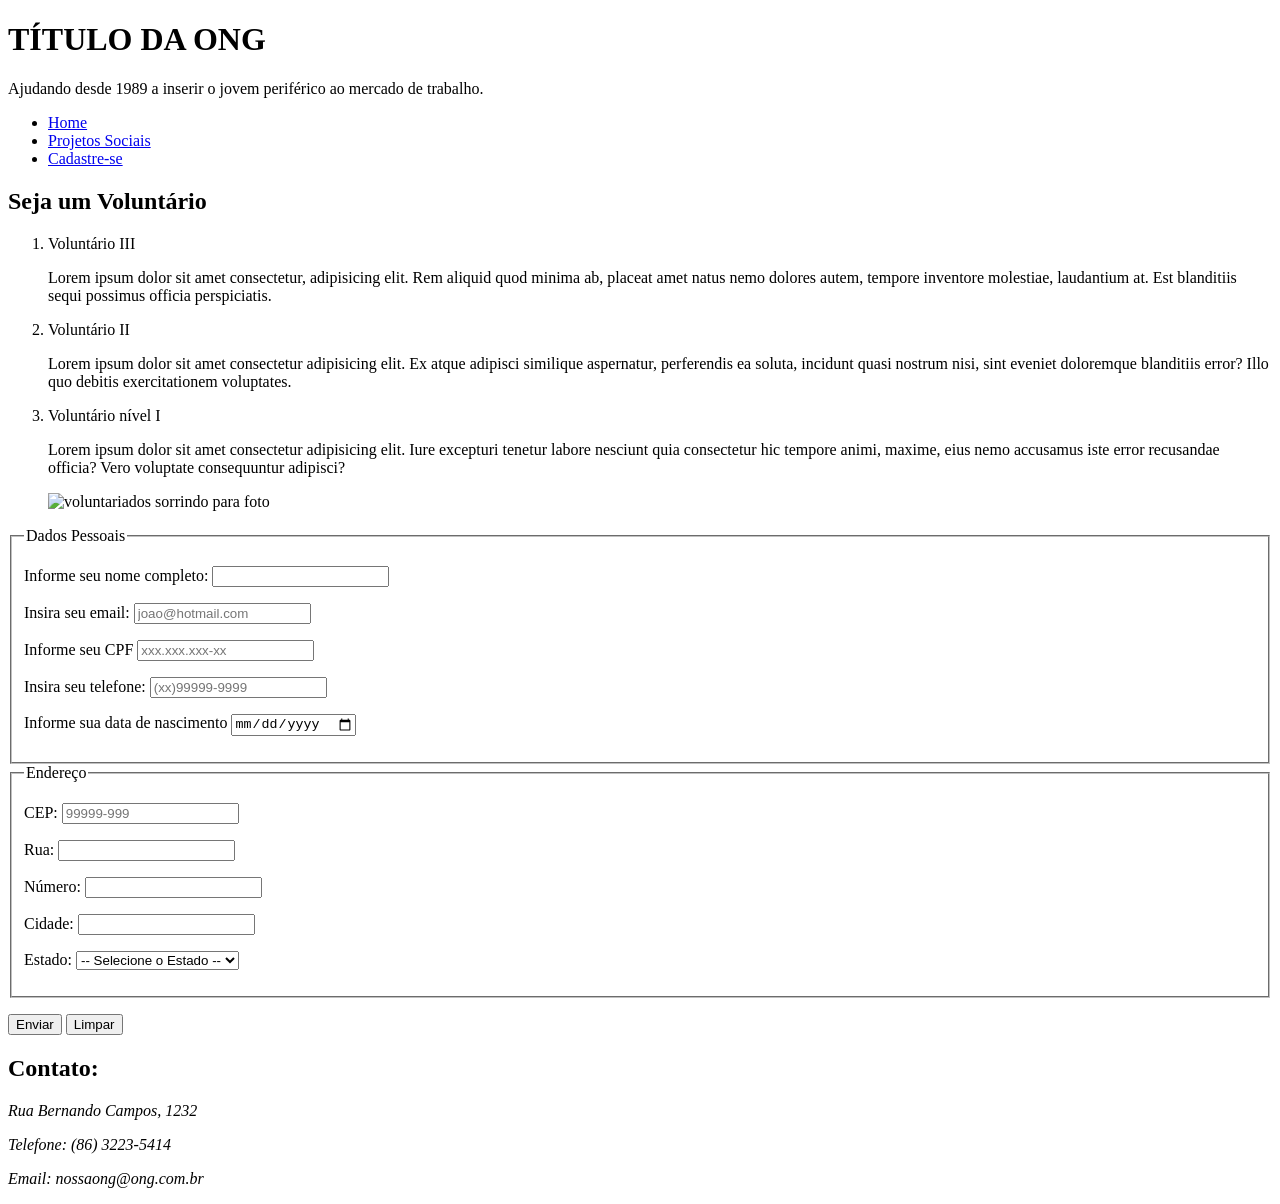
==== cadastro.html @ ece0c875 "esqueleto HTML de cadastro" ====
<!DOCTYPE html>
<html lang="Pt-br">

<head>
    <meta charset="UTF-8">
    <meta name="viewport" content="width=device-width, initial-scale=1.0">
    <title>CADASTRE-SE</title>
    <link rel="shortcut icon" href="favicon/favicon.ico" type="image/x-icon">
</head>

<body>
    <header>
        <H1>TÍTULO DA ONG</H1>
        <p>Ajudando desde 1989 a inserir o jovem periférico ao mercado de trabalho.</p>
        <nav>
            <ul>
                <li><a href="index.html" target="_self">Home</a></li>
                <li><a href="projetos-sociais.html" target="_self">Projetos Sociais</a></li>
                <li><a href="cadastro.html" target="_self">Cadastre-se</a></li>
            </ul>
        </nav>
    </header>
    <main>
        <h2>Seja um Voluntário</h2>
        <!--imagem grande convidando-->
        <ol>
            <li>Voluntário III</li>
            <p>Lorem ipsum dolor sit amet consectetur, adipisicing elit. Rem aliquid quod minima ab, placeat amet
                natus nemo dolores autem, tempore inventore molestiae, laudantium at. Est blanditiis sequi possimus
                officia perspiciatis.</p>
            <li>Voluntário II</li>
            <p>Lorem ipsum dolor sit amet consectetur adipisicing elit. Ex atque adipisci similique aspernatur,
                perferendis ea soluta, incidunt quasi nostrum nisi, sint eveniet doloremque blanditiis error? Illo
                quo debitis exercitationem voluptates.</p>
            <li>Voluntário nível I</li>
            <p>Lorem ipsum dolor sit amet consectetur adipisicing elit. Iure excepturi tenetur labore nesciunt quia
                consectetur hic tempore animi, maxime, eius nemo accusamus iste error recusandae officia? Vero
                voluptate consequuntur adipisci?</p>

        </ol>
        <figure>

            <img src="imagens/voluntariado.cadastro.jpg" alt="voluntariados sorrindo para foto"
                style="max-width: 30%; height: auto;">
        </figure>
        <!--imagem a ser alterada-->
        <form action="" autocomplete="on">


            <fieldset>
                <legend>Dados Pessoais</legend>
                <p>
                    <label for="dado">Informe seu nome completo:</label>
                    <input type="text" name="dado" id="nome" required autocomplete="on" />
                </p>
                <p>
                    <label for="email">Insira seu email:</label>
                    <input type="email" name="dado" id="email" required autocomplete="on"
                        placeholder="joao@hotmail.com" />
                </p>
                <p>
                    <label for="CPF">Informe seu CPF</label>
                    <input type="text" name="dado" id="CPF" required autocomplete="off" inputmode="numeric"
                        placeholder="xxx.xxx.xxx-xx" pattern="^\d{3}.\d{3}\.\d{3}-\d{2}$" />
                </p>
                <p>
                    <label for="tel">Insira seu telefone:</label>
                    <input type="tel" name="tel" id="tel" required autocomplete="on" placeholder="(xx)99999-9999"
                        pattern="^\(\d{2}\)\d{4,5}-\d{4}$">
                </p>
                <p>
                    <label for="nasc">Informe sua data de nascimento</label>
                    <input type="date" name="date" id="nasc" required>
                </p>

            </fieldset>
            <fieldset>
                <legend>Endereço</legend>

                <p>
                    <label for="cep">CEP:</label>
                    <input type="text" name="cep" id="cep" required placeholder="99999-999" pattern="\d{8}"
                        inputmode="numeric">
                </p>

                <p>
                    <label for="rua">Rua:</label>
                    <input type="text" name="rua" id="rua" required>
                </p>

                <p>
                    <label for="numero">Número:</label>
                    <input type="number" name="numero" id="numero" required min="1">
                </p>

                <p>
                    <label for="cidade">Cidade:</label>
                    <input type="text" name="cidade" id="cidade" required>
                </p>

                <p>
                    <label for="estado">Estado:</label>
                    <select name="estado" id="estado" required>

                        <option value="">-- Selecione o Estado --</option>
                        <option value="AC">Acre</option>
                        <option value="AL">Alagoas</option>
                        <option value="AP">Amapá</option>
                        <option value="AM">Amazonas</option>
                        <option value="BA">Bahia</option>
                        <option value="CE">Ceará</option>
                        <option value="DF">Distrito Federal</option>
                        <option value="ES">Espírito Santo</option>
                        <option value="GO">Goiás</option>
                        <option value="MA">Maranhão</option>
                        <option value="MT">Mato Grosso</option>
                        <option value="MS">Mato Grosso do Sul</option>
                        <option value="MG">Minas Gerais</option>
                        <option value="PA">Pará</option>
                        <option value="PB">Paraíba</option>
                        <option value="PR">Paraná</option>
                        <option value="PE">Pernambuco</option>
                        <option value="PI">Piauí</option>
                        <option value="RJ">Rio de Janeiro</option>
                        <option value="RN">Rio Grande do Norte</option>
                        <option value="RS">Rio Grande do Sul</option>
                        <option value="RO">Rondônia</option>
                        <option value="RR">Roraima</option>
                        <option value="SC">Santa Catarina</option>
                        <option value="SP">São Paulo</option>
                        <option value="SE">Sergipe</option>
                        <option value="TO">Tocantins</option>


                    </select>
                </p>

            </fieldset>
            <p>
                <input type="submit" value="Enviar">
                <input type="reset" value="Limpar">
            </p>
        </form>

    </main>
    <footer>
        <h2>Contato:</h2>
        <address>
            <p>Rua Bernando Campos, 1232</p>
            <p>Telefone: (86) 3223-5414</p>
            <p>Email: nossaong@ong.com.br</p>
        </address>
    </footer>
</body>

</html>
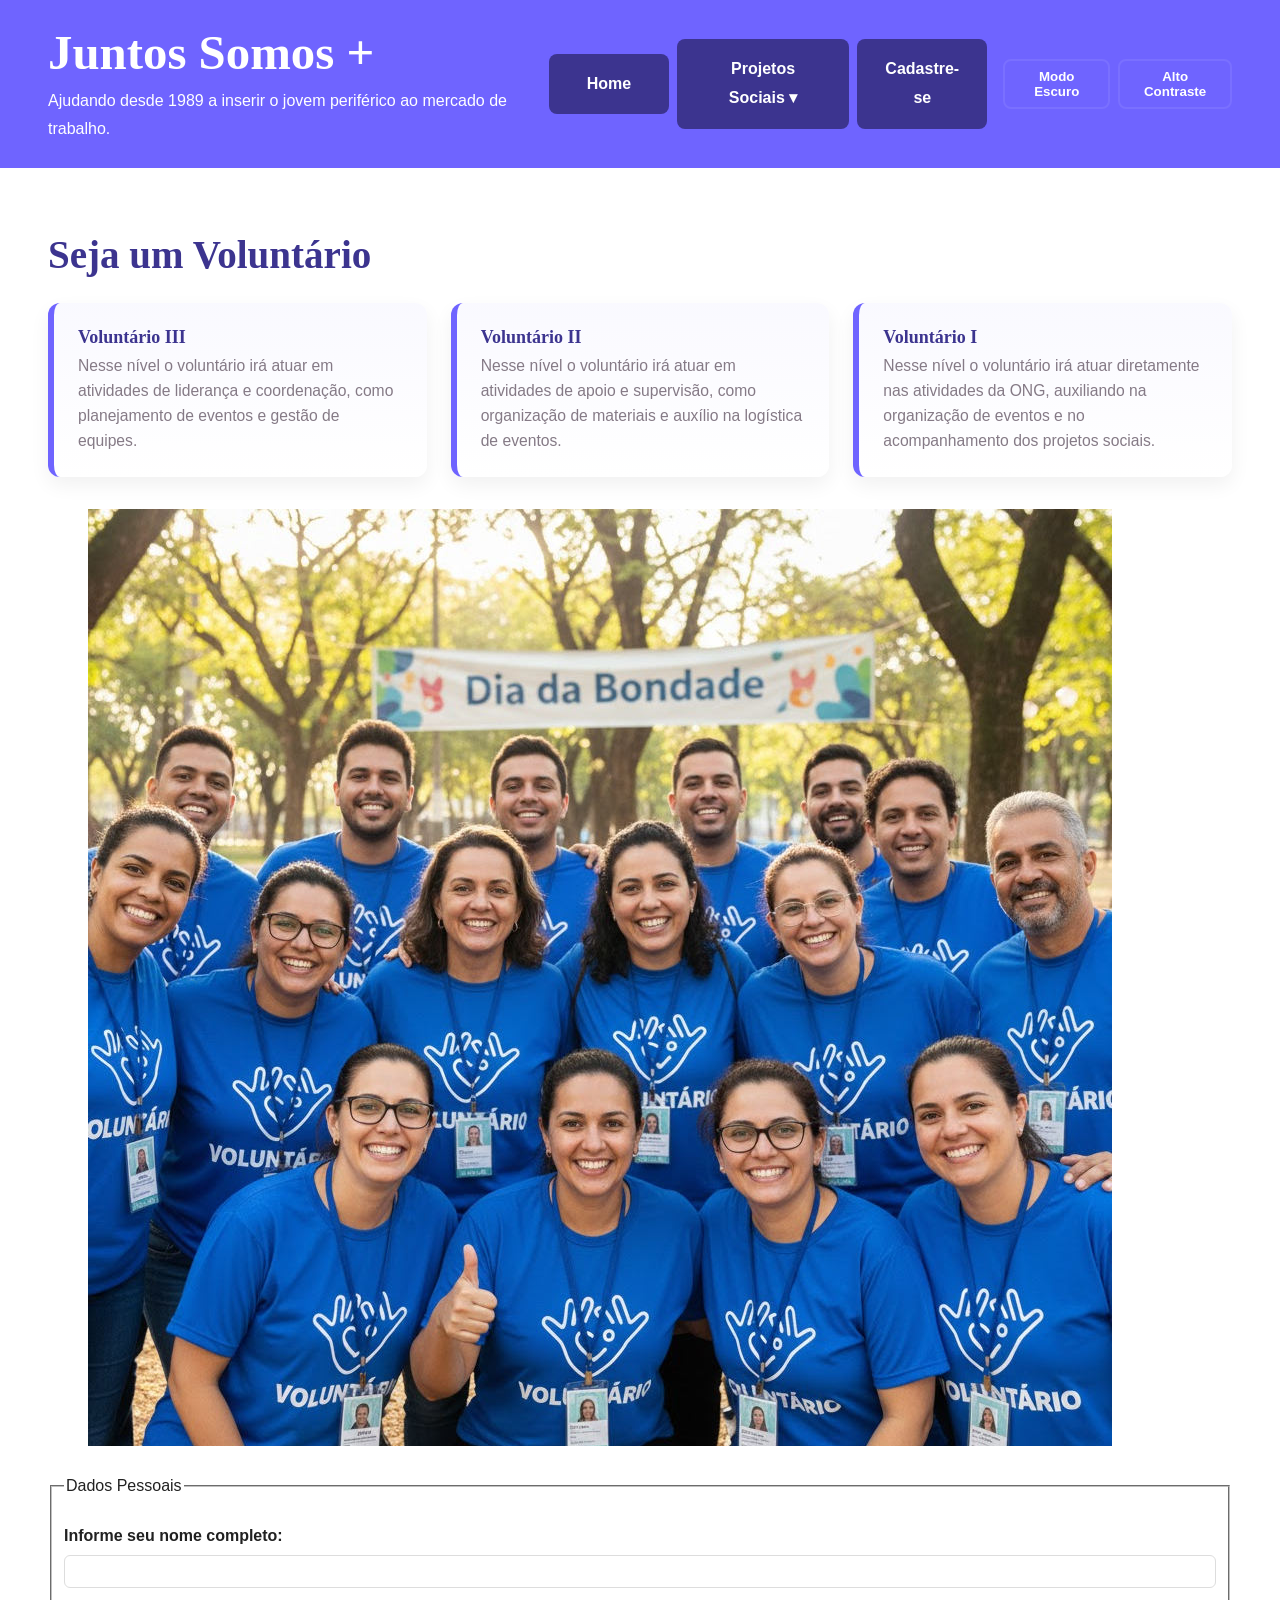
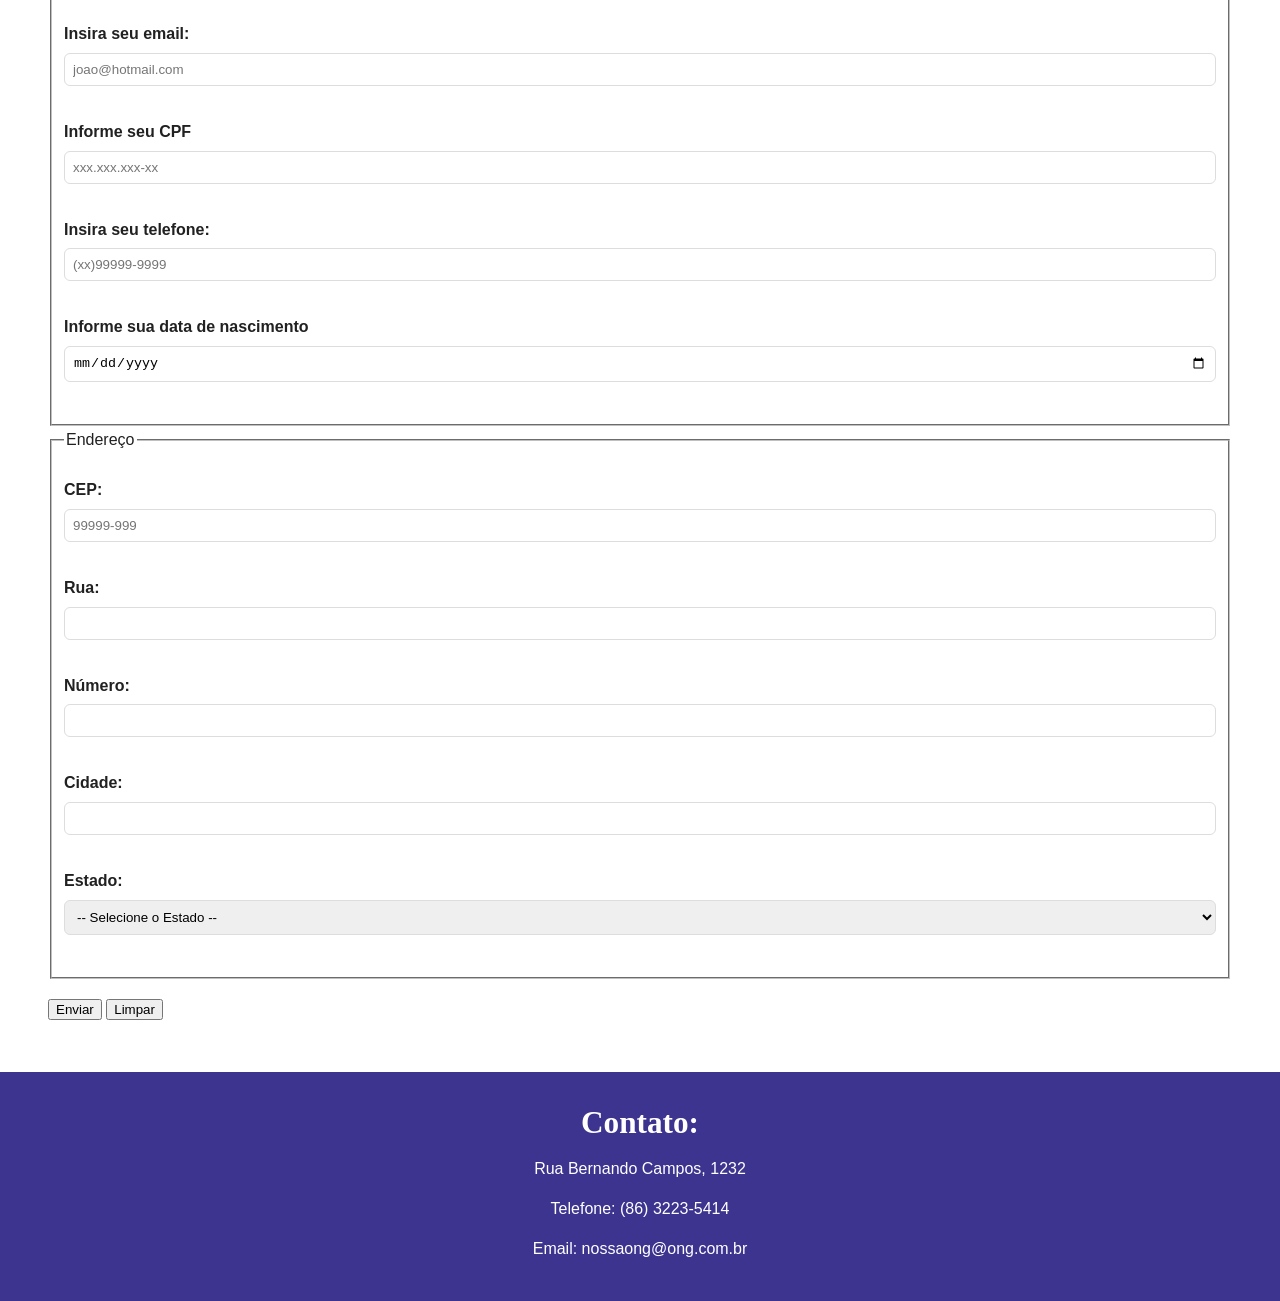
==== commit 9b4b12eb: "fix: corrigindo esqueleto das páginas HTML e adicionando/retirando imagens" ====
--- a/cadastro.html
+++ b/cadastro.html
@@ -6,42 +6,58 @@
     <meta name="viewport" content="width=device-width, initial-scale=1.0">
     <title>CADASTRE-SE</title>
     <link rel="shortcut icon" href="favicon/favicon.ico" type="image/x-icon">
+    <link rel="stylesheet" href="style.css">
 </head>
 
 <body>
     <header>
-        <H1>TÍTULO DA ONG</H1>
-        <p>Ajudando desde 1989 a inserir o jovem periférico ao mercado de trabalho.</p>
-        <nav>
-            <ul>
-                <li><a href="index.html" target="_self">Home</a></li>
-                <li><a href="projetos-sociais.html" target="_self">Projetos Sociais</a></li>
-                <li><a href="cadastro.html" target="_self">Cadastre-se</a></li>
-            </ul>
-        </nav>
+        <div class="container">
+            <div class="branding">
+                <h1>Juntos Somos +</h1>
+                <p>Ajudando desde 1989 a inserir o jovem periférico ao mercado de trabalho.</p>
+            </div>
+
+            <div class="header-actions">
+                <button class="nav-toggle" aria-controls="main-nav" aria-expanded="false" aria-label="Abrir menu">
+                    ☰
+                </button>
+
+                <nav id="main-nav" class="main-nav" role="navigation">
+                    <ul>
+                        <li><a href="index.html" target="_self">Home</a></li>
+                        <li class="has-submenu" aria-haspopup="true" aria-expanded="false">
+                            <a href="projetos-sociais.html" target="_self">Projetos Sociais ▾</a>
+                            <ul class="submenu" aria-label="submenu projetos">
+                                <li><a href="#">Inclusão Digital</a></li>
+                                <li><a href="#">Cursos Profissionalizantes</a></li>
+                                <li><a href="#">Transparência</a></li>
+                            </ul>
+                        </li>
+                        <li><a href="cadastro.html" target="_self">Cadastre-se</a></li>
+                    </ul>
+                </nav>
+            </div>
+        </div>
     </header>
-    <main>
+    <main class="container">
         <h2>Seja um Voluntário</h2>
-        <!--imagem grande convidando-->
-        <ol>
-            <li>Voluntário III</li>
-            <p>Lorem ipsum dolor sit amet consectetur, adipisicing elit. Rem aliquid quod minima ab, placeat amet
-                natus nemo dolores autem, tempore inventore molestiae, laudantium at. Est blanditiis sequi possimus
-                officia perspiciatis.</p>
-            <li>Voluntário II</li>
-            <p>Lorem ipsum dolor sit amet consectetur adipisicing elit. Ex atque adipisci similique aspernatur,
-                perferendis ea soluta, incidunt quasi nostrum nisi, sint eveniet doloremque blanditiis error? Illo
-                quo debitis exercitationem voluptates.</p>
-            <li>Voluntário nível I</li>
-            <p>Lorem ipsum dolor sit amet consectetur adipisicing elit. Iure excepturi tenetur labore nesciunt quia
-                consectetur hic tempore animi, maxime, eius nemo accusamus iste error recusandae officia? Vero
-                voluptate consequuntur adipisci?</p>
-
+        <ol class="volunteer-list">
+            <li class="vol-level" aria-labelledby="vol-iii">
+                <h3 id="vol-iii">Voluntário III</h3>
+                <p class="vol-desc">Nesse nível o voluntário irá atuar em atividades de liderança e coordenação, como planejamento de eventos e gestão de equipes.</p>
+            </li>
+            <li class="vol-level" aria-labelledby="vol-ii">
+                <h3 id="vol-ii">Voluntário II</h3>
+                <p class="vol-desc">Nesse nível o voluntário irá atuar em atividades de apoio e supervisão, como organização de materiais e auxílio na logística de eventos.</p>
+            </li>
+            <li class="vol-level" aria-labelledby="vol-i">
+                <h3 id="vol-i">Voluntário I</h3>
+                <p class="vol-desc">Nesse nível o voluntário irá atuar diretamente nas atividades da ONG, auxiliando na organização de eventos e no acompanhamento dos projetos sociais.</p>
+            </li>
         </ol>
         <figure>
 
-            <img src="imagens/voluntariado.cadastro.jpg" alt="voluntariados sorrindo para foto"
-                style="max-width: 30%; height: auto;">
+            <img src="imagens/voluntariado.cadastro.jpg" alt="voluntariados sorrindo para foto" loading="lazy">
         </figure>
         <!--imagem a ser alterada-->
         <form action="" autocomplete="on">
@@ -151,6 +167,7 @@
             <p>Email: nossaong@ong.com.br</p>
         </address>
     </footer>
+    <script src="scripts/main.js" defer></script>
 </body>
 
 </html>
--- a/style.css
+++ b/style.css
@@ -0,0 +1,910 @@
+@charset "UTF-8";
+
+:root {
+    /* --- PALETA DE CORES (9 Cores + Status) --- */
+
+    /* Primárias (Azul/Roxo: #6F64FF) */
+    --color-primary-dark: #3c348f;
+    /* Tom mais escuro */
+    --color-primary-base: #6F64FF;
+    /* Cor principal */
+    --color-primary-light: #a39eff;
+    /* Tom mais claro */
+
+    /* Secundárias (Verde Limão: #66FF4F) */
+    --color-secondary-dark: #3a822d;
+    /* Tom mais escuro */
+    --color-secondary-base: #66FF4F;
+    /* Cor de acento */
+    --color-secondary-light: #9aff7a;
+    /* Tom mais claro */
+
+    /* Neutras */
+    --color-neutral-dark: #212121;
+    --color-neutral-base: #857A86;
+    /* Verde Musgo */
+    --color-neutral-light: #f5f5f5;
+    --color-neutral-white: #ffffff;
+
+    /* Feedback/Status */
+    --color-success: #4caf50;
+    --color-warning: #FF7B4F;
+    /* Laranja Avermelhado */
+    --color-error: #cc4d2c;
+
+    /* --- TIPOGRAFIA HIERÁRQUICA --- */
+    --font-family-base: 'Helvetica Neue', Helvetica, Arial, sans-serif;
+    --font-family-heading: 'Georgia', serif;
+    --font-size-xl: 3.052rem;
+    --font-size-lg: 2.441rem;
+    --font-size-md: 1.953rem;
+    --font-size-sm: 1.25rem;
+    --font-size-base: 1rem;
+    --font-size-xs: 0.8rem;
+
+    /* --- ESPAÇAMENTO MODULAR --- */
+    --space-unit: 8px;
+    --space-xs: var(--space-unit);
+    /* 8px */
+    --space-sm: calc(var(--space-unit) * 2);
+    /* 16px */
+    --space-md: calc(var(--space-unit) * 3);
+    /* 24px */
+    --space-lg: calc(var(--space-unit) * 4);
+    /* 32px */
+    --space-xl: calc(var(--space-unit) * 6);
+    /* 48px */
+    --space-xxl: calc(var(--space-unit) * 8);
+    /* 64px */
+
+    /* --- LAYOUT E BREAKPOINTS --- */
+    --breakpoint-xs: 480px;
+    --breakpoint-sm: 640px;
+    --breakpoint-md: 960px;
+    --breakpoint-lg: 1280px;
+    --breakpoint-xl: 1440px;
+    --grid-columns: 12;
+    --grid-gap: var(--space-sm);
+    --content-max-width: 1440px;
+}
+
+/* Reset Básico (Box Model) */
+*,
+*::before,
+*::after {
+    box-sizing: border-box;
+}
+
+body {
+    font-family: var(--font-family-base);
+    font-size: var(--font-size-base);
+    line-height: 1.8;
+    color: var(--color-neutral-dark);
+    background-color: var(--color-neutral-white);
+    margin: 0;
+    display: flex;
+    flex-direction: column;
+    min-height: 100vh;
+}
+
+/* Aplica cores e fontes aos links */
+a {
+    color: var(--color-primary-base);
+    text-decoration: none;
+    transition: color 0.2s;
+}
+
+a:hover,
+a:focus {
+    color: var(--color-primary-dark);
+}
+
+/* Configurações de Cabeçalhos (Hierarquia Tipográfica) */
+h1,
+h2,
+h3,
+h4 {
+    font-family: var(--font-family-heading);
+    line-height: 1.2;
+    color: var(--color-primary-dark);
+    margin-top: 0;
+}
+
+/* Aplicação dos tamanhos e margens usando o sistema modular */
+h1 {
+    font-size: var(--font-size-xl);
+    margin-bottom: var(--space-lg);
+}
+
+h2 {
+    font-size: var(--font-size-lg);
+    margin-bottom: var(--space-md);
+}
+
+h3 {
+    font-size: var(--font-size-md);
+    margin-bottom: var(--space-sm);
+    text-align: center;
+}
+
+main {
+    /* Faz o conteúdo principal crescer e ocupar o espaço restante */
+    flex-grow: 1;
+
+    padding: var(--space-lg) 0;
+}
+
+
+.container {
+    /* Centraliza o bloco na página */
+    margin: 0 auto;
+
+    /* Impede que o conteúdo se estique além do limite definido no :root */
+    max-width: var(--content-max-width);
+
+    /* Espaçamento Mobile: Aplica 16px nas laterais */
+    padding-left: var(--space-sm);
+    padding-right: var(--space-sm);
+}
+
+/* ---------------------------------------------------- */
+/* MEDIA QUERY: Desktop (Ajuste do Contêiner) */
+/* ---------------------------------------------------- */
+@media (min-width: 960px) {
+    .container {
+        /* Usa o espaçamento maior (48px) em telas grandes */
+        padding-left: var(--space-xl);
+        padding-right: var(--space-xl);
+    }
+}
+
+header {
+    /* Header só cuida da cor de fundo (full-width) e do padding VERTICAL */
+    background-color: var(--color-primary-base);
+    color: var(--color-neutral-white);
+    padding: var(--space-md) 0;
+}
+
+/* O .container dentro do Header agora controla o layout Flexbox e o alinhamento */
+header .container {
+    display: flex;
+    flex-direction: column;
+    /* Mobile: Itens empilhados */
+    align-items: flex-start;
+}
+
+/* Agrupadores dentro do header para alinhamento */
+.branding { flex: 1 1 auto; }
+.branding h1 { margin: 0 0 0.25rem 0; }
+.branding p { margin: 0; }
+
+.header-actions {
+    display: flex;
+    gap: var(--space-sm);
+    align-items: center;
+}
+
+/* Estilização dos textos no Header (usando cores neutras no fundo primário) */
+header h1,
+header p {
+    color: var(--color-neutral-white);
+    margin: 0;
+}
+
+/* A navegação também usará essas cores */
+/* --- Navegação (Menu Mobile Padrão) --- */
+header nav {
+    width: 100%;
+}
+
+header nav ul {
+    list-style: none;
+    padding: 0;
+    /* Margem para separar os links do Título/Tagline */
+    margin: var(--space-md) 0 0 0;
+    display: flex;
+    flex-direction: column;
+    /* MOBILE: Links empilhados */
+    width: 100%;
+    align-items: flex-start;
+}
+
+/* 1. REMOVE LINHA DE SEPARAÇÃO */
+header nav li {
+    width: auto;
+    border-bottom: none;
+    /* remove a linha */
+}
+
+/* 2. TRANSFORMA O LINK (<a>) EM BOTÃO ARREDONDADO */
+header nav a {
+    display: inline-flex;
+    align-items: center;
+    justify-content: center;
+    padding: var(--space-sm) var(--space-md);
+    /* Mais padding horizontal, estilo de botão */
+    text-decoration: none;
+    font-weight: bold;
+    color: var(--color-neutral-white);
+    transition: background-color 0.2s, color 0.2s;
+
+    /* ESTILO DE BOTÃO APLICADO */
+    background-color: var(--color-primary-dark);
+    /* Fundo do botão */
+    border-radius: var(--space-xs);
+    /* Borda arredondada (8px) */
+    margin-bottom: var(--space-xs);
+    /* Espaçamento entre os botões */
+    text-align: center;
+    /* Centraliza o texto */
+    box-sizing: border-box;
+    min-width: 120px; /* largura mínima para uniformizar botões */
+}
+
+/* Efeito de HOVER/FOCUS do Botão (Destaque Verde Limão) */
+header nav a:hover,
+header nav a:focus {
+    background-color: var(--color-primary-light);
+    /* Destaque com Cor Secundária */
+}
+/* ---------------------------------------------------- */
+/* MEDIA QUERY: Desktop e Telas Maiores (>= 960px) */
+/* ---------------------------------------------------- */
+@media (min-width: 960px) {
+
+    /* AJUSTE DO CONTÊINER DO HEADER PARA DESKTOP */
+    header .container {
+        flex-direction: row;
+        justify-content: space-between;
+        align-items: center;
+    }
+    
+    /* AJUSTE DA NAV PARA DESKTOP */
+    header nav ul {
+        flex-direction: row; /* Links na horizontal */
+        margin: 0;
+        gap: var(--space-sm); /* Espaçamento entre botões na horizontal */
+        align-items: center; /* Garantia de alinhamento vertical */
+    }
+    
+    /* Regras de LI e A: Desfaz apenas o margin vertical (para alinhamento) */
+    header nav li { 
+        border-bottom: none; 
+        width: auto; 
+    }
+    
+    header nav a {
+        margin-bottom: 0; 
+    }
+    
+   
+}
+
+/* Ajustes específicos para telas pequenas (mobile) */
+@media (max-width: 959px) {
+    /* Reduz o tamanho do título para evitar sobreposição com o menu */
+    header .branding h1 {
+        font-size: 1.8rem;
+        line-height: 1.1;
+    }
+
+    /* Header actions ocupam toda a largura e empilham os itens quando necessário */
+    .header-actions {
+        width: 100%;
+        justify-content: flex-start;
+    }
+
+    /* Navegação mobile: ocupa a largura e empilha links */
+    .main-nav {
+        display: none; /* mostrado apenas quando header.nav-open */
+        width: 100%;
+    }
+    header.nav-open .main-nav { display: block; }
+
+    .main-nav ul { display: flex; flex-direction: column; gap: var(--space-xs); padding: var(--space-sm) 0; }
+    .main-nav ul li { width: 100%; }
+    .main-nav ul li a {
+        display: block;
+        width: 100%;
+        padding: var(--space-sm) var(--space-md);
+        text-align: left;
+        border-radius: 8px;
+    }
+
+    /* Submenu em mobile: ficar no fluxo (static) e ocupar largura total */
+    .has-submenu > .submenu {
+        position: static !important;
+        transform: none !important;
+        left: auto !important;
+        top: auto !important;
+        min-width: 100% !important;
+        box-shadow: none !important;
+        margin-top: var(--space-xs);
+        padding-left: var(--space-sm);
+    }
+    .has-submenu > .submenu li a {
+        margin: 0 !important;
+        width: 100%;
+        border-radius: 6px;
+    }
+
+    /* Garante que o header fique acima do conteúdo quando o menu está aberto */
+    header { position: relative; z-index: 1000; }
+}
+
+/* Usa a altura do header para empurrar o main em telas pequenas (dinamicamente atualizada via JS) */
+@media (max-width: 959px) {
+    main {
+        /* fallback 0 se a variável não existir */
+        margin-top: var(--header-height, 0);
+    }
+}
+
+/* Ajustes adicionais para resolver sobreposição / empurrar conteúdo */
+@media (max-width: 599px) {
+    /* título ainda menor em telas bem pequenas */
+    header .branding h1 { font-size: 1.4rem; }
+
+    /* aumenta padding vertical do header para acomodar título + nav */
+    header { padding-bottom: calc(var(--space-lg) + var(--space-md)); }
+
+    /* força o botão hambúrguer para a direita e mantém nav em fluxo */
+    .header-actions { justify-content: flex-end; }
+
+    /* quando o menu abre, ele fica em fluxo e empurra o conteúdo abaixo do header */
+    header.nav-open .main-nav { display: block; position: static; }
+
+    /* adiciona margem inferior ao header para separar do main */
+    header + main { margin-top: var(--space-md); }
+}
+/* ========================================= */
+/* 3.4. RODAPÉ (Footer) - CORRIGIDO E FINALIZADO */
+/* ========================================= */
+footer {
+    /* Fundo escuro primário e texto branco */
+    background-color: var(--color-primary-dark);
+    color: var(--color-neutral-white);
+    
+    /* Espaçamento vertical robusto (32px) */
+    padding: var(--space-lg) 0; 
+    
+    /* Centraliza o texto */
+    text-align: center; 
+}
+
+/* NOVO/AJUSTADO: Garante que o H2 seja BRANCO e no tamanho correto */
+footer h2 {
+    color: var(--color-neutral-white); 
+    background-color: transparent; 
+    
+    /* CORREÇÃO DE TAMANHO: Usa o tamanho MD (1.953rem) para o título do rodapé */
+    font-size: var(--font-size-md); 
+    
+    margin-bottom: var(--space-sm);
+}
+
+/* Links dentro do rodapé */
+footer a {
+    color: var(--color-neutral-white);
+    text-decoration: underline; 
+    transition: color 0.2s;
+}
+
+footer a:hover,
+footer a:focus {
+    /* Destaque sutil com a cor clara primária */
+    color: var(--color-primary-light); 
+}
+
+/* NOVO: Garante que o texto de endereço seja BRANCO e não itálico */
+footer address {
+    color: var(--color-neutral-white); 
+    font-style: normal; /* Remove o itálico padrão da tag <address> */
+}
+
+/* Reduz a margem inferior de parágrafos no rodapé para que o conteúdo fique mais compacto */
+footer p {
+    margin-bottom: var(--space-xs); 
+    line-height: 1.5;
+}
+
+/* ==================================================== */
+/* LAYOUT: Sistema de Grid Responsivo (12 colunas)      */
+/* ==================================================== */
+.grid-container {
+    display: grid;
+    grid-template-columns: repeat(12, 1fr);
+    gap: var(--grid-gap);
+    align-items: start;
+}
+
+/* Colunas utilitárias: col-1 .. col-12
+   Uso: <div class="col-4"> ... </div> (ocupa 4/12 colunas) */
+@media (min-width: 1px) {
+    .col-1  { grid-column: span 1; }
+    .col-2  { grid-column: span 2; }
+    .col-3  { grid-column: span 3; }
+    .col-4  { grid-column: span 4; }
+    .col-5  { grid-column: span 5; }
+    .col-6  { grid-column: span 6; }
+    .col-7  { grid-column: span 7; }
+    .col-8  { grid-column: span 8; }
+    .col-9  { grid-column: span 9; }
+    .col-10 { grid-column: span 10; }
+    .col-11 { grid-column: span 11; }
+    .col-12 { grid-column: span 12; }
+}
+
+/* Responsividade: em telas pequenas (mobile) todas as colunas ficam full-width por padrão */
+@media (max-width: 639px) {
+    .grid-container { grid-template-columns: 1fr; }
+    .col-1, .col-2, .col-3, .col-4, .col-5, .col-6,
+    .col-7, .col-8, .col-9, .col-10, .col-11, .col-12 { grid-column: span 1; }
+}
+
+/* Em telas médias e maiores, usamos o sistema de 12 colunas */
+@media (min-width: 640px) {
+    .grid-container { grid-template-columns: repeat(12, 1fr); }
+}
+
+/* ==================================================== */
+/* NAVEGAÇÃO: Menu responsivo + submenu + hambúrguer   */
+/* ==================================================== */
+.nav-toggle {
+    display: inline-flex;
+    align-items: center;
+    justify-content: center;
+    width: 44px;
+    height: 44px;
+    background: transparent;
+    border: 2px solid transparent;
+    color: var(--color-neutral-white);
+    cursor: pointer;
+    border-radius: 6px;
+}
+
+/* Esconde a navegação por padrão em mobile; será exibida quando o header receber .nav-open */
+.main-nav {
+    display: none;
+    width: 100%;
+}
+
+header.nav-open .main-nav {
+    display: block;
+}
+
+/* Estilos do submenu (oculto por padrão) */
+.has-submenu > .submenu {
+    display: none;
+    list-style: none;
+    padding: 0;
+    margin: 0;
+    background: transparent; /* remove fundo branco para evitar bordas indesejadas */
+    color: var(--color-neutral-dark);
+    border-radius: 6px;
+    box-shadow: 0 10px 30px rgba(0,0,0,0.12);
+    z-index: 1400;
+}
+
+.has-submenu[aria-expanded="true"] > .submenu {
+    display: block;
+}
+
+/* Estilo dos itens do submenu: cada item é um bloco com fundo primário, sem gaps brancos */
+.has-submenu > .submenu li { margin: 0; }
+.has-submenu > .submenu li a {
+    display: block;
+    padding: 0.6rem 1rem;
+    background: var(--color-primary-dark);
+    color: var(--color-neutral-white);
+    text-decoration: none;
+    border-radius: 8px;
+    margin: calc(var(--space-xs) / 2) 0; /* pequeno espaçamento entre itens */
+    text-align: center;
+    box-shadow: 0 6px 18px rgba(0,0,0,0.06);
+}
+.has-submenu > .submenu li a:hover,
+.has-submenu > .submenu li a:focus {
+    background: var(--color-primary-base);
+    color: var(--color-neutral-white);
+}
+
+/* Remove eventuais bordas brancas entre itens em navegadores que renderizam anti-aliasing */
+.has-submenu > .submenu { -webkit-backface-visibility: hidden; backface-visibility: hidden; }
+
+/* Desktop: mostrar nav horizontal e esconder botão */
+@media (min-width: 960px) {
+    .nav-toggle { display: none; }
+    .main-nav { display: block !important; width: auto; }
+    header nav ul { display: flex; flex-direction: row; gap: var(--space-sm); }
+    .has-submenu { position: relative; }
+    .has-submenu > .submenu {
+            position: absolute;
+            /* Remove gap between parent and dropdown: posiciona exatamente abaixo
+               do item pai e sobe levemente (-6px) para sobrepor a borda inferior.
+               Isso evita que haja um espaço que faça o menu desaparecer ao mover o cursor. */
+            top: calc(100% - 6px);
+            left: 50%;
+            transform: translateX(-50%);
+            min-width: 200px;
+            transform-origin: top center;
+            z-index: 2000;
+            pointer-events: auto;
+        }
+    /* Mostrar submenu ao passar o mouse (desktop) e quando o elemento recebe foco */
+    .has-submenu:hover > .submenu,
+    .has-submenu:focus-within > .submenu {
+        display: block;
+    }
+    /* Header actions alinhadas à direita no desktop */
+    .header-actions { margin-left: auto; }
+}
+
+/* Ajustes na navegação / ul para mobile (vertical) e desktop (horizontal) */
+.main-nav ul { list-style: none; padding: 0; margin: 0; }
+.main-nav ul { display: flex; flex-direction: column; gap: var(--space-xs); }
+@media (min-width: 960px) {
+    .main-nav ul { flex-direction: row; }
+}
+
+/* ---------------------------------------------------- */
+/* COMPONENTES: Buttons, Cards, Forms, Alerts, Badges  */
+/* ---------------------------------------------------- */
+.btn {
+    display: inline-flex;
+    align-items: center;
+    gap: 8px;
+    padding: 0.5rem 1rem;
+    border: none;
+    border-radius: 8px;
+    cursor: pointer;
+    font-weight: 600;
+}
+.btn--primary { background: var(--color-primary-base); color: var(--color-neutral-white); }
+.btn--secondary { background: var(--color-secondary-base); color: var(--color-neutral-dark); }
+.btn--ghost { background: transparent; color: var(--color-primary-base); border: 1px solid transparent; }
+.btn:disabled, .btn[disabled] { opacity: 0.45; cursor: not-allowed; }
+.btn:focus { outline: 3px solid color-mix(in srgb, var(--color-primary-base) 20%, transparent); }
+
+.card {
+    background: var(--color-neutral-white);
+    border-radius: 12px;
+    padding: var(--space-md);
+    box-shadow: 0 6px 18px rgba(0,0,0,0.06);
+}
+
+.card img { max-width: 100%; height: auto; border-radius: 8px; }
+
+/* Formulários */
+label { display: block; margin-bottom: calc(var(--space-xs) / 2); font-weight: 600; }
+input[type="text"], input[type="email"], input[type="tel"], input[type="date"], input[type="number"], select, textarea {
+    width: 100%;
+    padding: 0.5rem;
+    border: 1px solid #ddd;
+    border-radius: 6px;
+    margin-bottom: var(--space-sm);
+}
+
+input:focus, select:focus, textarea:focus { border-color: var(--color-primary-base); box-shadow: 0 4px 12px rgba(111,100,255,0.08); }
+
+.form-row { display: flex; gap: var(--space-sm); }
+.form-row > * { flex: 1 1 0; }
+
+.input-error { border-color: var(--color-error); }
+.form-error { color: var(--color-error); font-size: 0.9rem; }
+
+/* Alerts/Toasts */
+.alert { padding: var(--space-sm); border-radius: 8px; margin-bottom: var(--space-sm); }
+.alert--success { background: color-mix(in srgb, var(--color-success) 10%, white); border-left: 4px solid var(--color-success); }
+.alert--warning { background: color-mix(in srgb, var(--color-warning) 8%, white); border-left: 4px solid var(--color-warning); }
+.alert--error { background: color-mix(in srgb, var(--color-error) 8%, white); border-left: 4px solid var(--color-error); }
+
+.toast-container { position: fixed; right: var(--space-md); bottom: var(--space-md); display: flex; flex-direction: column; gap: var(--space-sm); z-index: 1200; }
+
+/* Modal básico (oculto por padrão) */
+.modal { position: fixed; inset: 0; display: none; place-items: center; background: rgba(0,0,0,0.5); z-index: 1300; }
+.modal[aria-hidden="false"] { display: grid; }
+.modal .modal-content { background: var(--color-neutral-white); padding: var(--space-lg); border-radius: 12px; max-width: 720px; width: 100%; }
+
+/* Badges / Tags */
+.badge { display: inline-block; padding: 0.15rem 0.5rem; border-radius: 999px; font-size: 0.8rem; font-weight: 700; }
+.badge--primary { background: var(--color-primary-base); color: var(--color-neutral-white); }
+.badge--secondary { background: var(--color-secondary-base); color: var(--color-neutral-dark); }
+
+/* Pequenas utilidades */
+.sr-only { position: absolute; width: 1px; height: 1px; padding: 0; margin: -1px; overflow: hidden; clip: rect(0,0,0,0); white-space: nowrap; border: 0; }
+
+/* Fim das adições do design system e componentes */
+
+/* ============================== */
+/* Ajustes responsivos específicos */
+/* ============================== */
+/* Garante que imagens dentro da grid sejam fluídas e não causem overflow */
+.grid-container img,
+.grid-container picture img {
+    max-width: 100%;
+    height: auto;
+    display: block;
+}
+
+/* Ajustes de tipografia em telas pequenas para evitar sobreposição visual */
+@media (max-width: 959px) {
+    /* Diminuir H2 em telas menores (ex.: título grande na seção principal) */
+    main h2 {
+        font-size: 1.6rem; /* ~25.6px */
+        line-height: 1.15;
+        margin-top: 0;
+    }
+
+    /* H3 menor e alinhado à esquerda para leitura em colunas empilhadas */
+    main h3 {
+        font-size: 1.15rem;
+        text-align: left;
+    }
+
+    /* Garante espaçamento entre as colunas quando empilhadas */
+    .grid-container { gap: calc(var(--grid-gap) * 1.25); }
+}
+
+/* Espaçamento específico para páginas que usam a classe .container em <main>
+   Garante que títulos de página não fiquem muito colados ao header. */
+main.container > h2,
+main.container h2 {
+    margin-top: var(--space-lg);
+}
+
+/* Em telas muito pequenas, reduzir ainda mais as fontes e os espaçamentos */
+@media (max-width: 399px) {
+    main h2 { font-size: 1.3rem; }
+    .container { padding-left: var(--space-sm); padding-right: var(--space-sm); }
+}
+
+/* Pequena melhoria: evita que imagens dentro de .card ou outros componentes excedam seus contêineres */
+.card img { max-width: 100%; height: auto; }
+
+/* ========================= */
+/* Estilos para a página projetos-sociais (centralizar conteúdo) */
+/* ========================= */
+.page-projetos article {
+    max-width: 880px; /* limita largura para leitura confortável */
+    margin: 0 auto; /* centraliza o artigo na página */
+    text-align: center; /* centraliza h3, p, e links */
+    padding: var(--space-lg) 0;
+}
+
+/* Projetos: grid de cards para destacar cada projeto */
+.page-projetos .projects {
+    display: grid;
+    grid-template-columns: 1fr;
+    gap: var(--space-lg);
+    align-items: start;
+    margin: 0 auto;
+    max-width: 1000px;
+    padding: var(--space-md) 0;
+}
+
+@media (min-width: 760px) {
+    .page-projetos .projects { grid-template-columns: 1fr 1fr; }
+}
+
+.page-projetos .project {
+    background: var(--color-neutral-white);
+    border-radius: 12px;
+    padding: var(--space-md);
+    box-shadow: 0 8px 24px rgba(0,0,0,0.08);
+    text-align: center;
+    border: 4px solid color-mix(in srgb, var(--color-primary-base) 14%, transparent);
+}
+
+.page-projetos .project h3 {
+    margin-top: 0;
+    color: var(--color-primary-dark);
+    font-size: var(--font-size-md);
+}
+
+.page-projetos .project img {
+    display: block;
+    margin: var(--space-md) auto;
+    max-width: 240px;
+    width: 100%;
+    height: auto;
+    border-radius: 8px;
+}
+
+.page-projetos .project p {
+    color: var(--color-neutral-base);
+    line-height: 1.6;
+    margin: var(--space-sm) 0;
+}
+
+.page-projetos .project-link {
+    display: inline-block;
+    margin-top: var(--space-sm);
+    padding: 0.45rem 0.9rem;
+    background: var(--color-primary-base);
+    color: var(--color-neutral-white);
+    border-radius: 8px;
+    text-decoration: none;
+    font-weight: 700;
+}
+
+.page-projetos .project-link:hover { background: var(--color-primary-dark); }
+
+/* ========================= */
+/* Estilos: Níveis de Voluntariado */
+/* ========================= */
+.volunteer-list {
+    list-style: none;
+    padding: 0;
+    margin: 0 0 var(--space-lg) 0;
+    display: grid;
+    gap: var(--space-md);
+}
+
+/* Desktop: 3 colunas paralelas para destacar cada nível */
+@media (min-width: 960px) {
+    .volunteer-list { grid-template-columns: repeat(3, 1fr); }
+}
+
+.vol-level {
+    background: linear-gradient(180deg, color-mix(in srgb, var(--color-primary-light) 6%, white), white);
+    border-left: 6px solid var(--color-primary-base);
+    padding: var(--space-md);
+    border-radius: 12px;
+    box-shadow: 0 8px 20px rgba(0,0,0,0.06);
+}
+
+.vol-level h3 {
+    margin: 0 0 calc(var(--space-xs) / 2) 0;
+    font-size: 1.125rem;
+    color: var(--color-primary-dark);
+    text-align: left; /* sobrescreve regra global de h3 centrado */
+}
+
+.vol-desc {
+    margin: 0;
+    color: var(--color-neutral-base);
+    line-height: 1.6;
+    font-size: 0.98rem;
+}
+
+/* Destaque leve no hover para melhorar affordance */
+.vol-level:hover {
+    transform: translateY(-4px);
+    transition: transform 0.18s ease-out, box-shadow 0.18s ease-out;
+    box-shadow: 0 12px 28px rgba(0,0,0,0.08);
+}
+
+/* Ajustes para imagens e espaçamento quando a lista e a figura coexistem */
+main figure { margin-top: var(--space-md); }
+
+/* ========================= */
+/* Estilos: Níveis de Voluntariado */
+/* ========================= */
+.volunteer-list {
+    list-style: none;
+    padding: 0;
+    margin: 0 0 var(--space-lg) 0;
+    display: grid;
+    gap: var(--space-md);
+}
+
+/* Desktop: 3 colunas paralelas para destacar cada nível */
+@media (min-width: 960px) {
+    .volunteer-list { grid-template-columns: repeat(3, 1fr); }
+}
+
+.vol-level {
+    background: linear-gradient(180deg, color-mix(in srgb, var(--color-primary-light) 6%, white), white);
+    border-left: 6px solid var(--color-primary-base);
+    padding: var(--space-md);
+    border-radius: 12px;
+    box-shadow: 0 8px 20px rgba(0,0,0,0.06);
+}
+
+.vol-level h3 {
+    margin: 0 0 calc(var(--space-xs) / 2) 0;
+    font-size: 1.125rem;
+    color: var(--color-primary-dark);
+    text-align: left; /* sobrescreve regra global de h3 centrado */
+}
+
+.vol-desc {
+    margin: 0;
+    color: var(--color-neutral-base);
+    line-height: 1.6;
+    font-size: 0.98rem;
+}
+
+/* Destaque leve no hover para melhorar affordance */
+.vol-level:hover {
+    transform: translateY(-4px);
+    transition: transform 0.18s ease-out, box-shadow 0.18s ease-out;
+    box-shadow: 0 12px 28px rgba(0,0,0,0.08);
+}
+
+/* Ajustes para imagens e espaçamento quando a lista e a figura coexistem */
+main figure { margin-top: var(--space-md); }
+
+.page-projetos article h3 {
+    text-align: center;
+    font-size: var(--font-size-md);
+    margin-bottom: var(--space-sm);
+}
+
+.page-projetos article img {
+    max-width: 100%;
+    height: auto;
+    display: block;
+    margin: calc(var(--space-md)) auto; /* espaçamento vertical e centraliza */
+}
+
+.page-projetos article p,
+.page-projetos article a {
+    text-align: center;
+}
+
+.page-projetos h2 { text-align: left; }
+
+/* =================================== */
+/* Temas de Acessibilidade: Dark + Alto Contraste */
+/* Classe aplicada em <html> (ex.: <html class="theme-dark">) */
+/* =================================== */
+
+/* Modo Escuro: cores mais escuras e texto claro */
+.theme-dark {
+    --color-neutral-white: #0f1724; /* background */
+    --color-neutral-dark: #e6eef8;  /* texto */
+    --color-neutral-base: #bfc7d8;
+    --color-neutral-light: #071021;
+    /* ajusta primária para manter contraste */
+    --color-primary-base: #8b82ff;
+    --color-primary-dark: #564fd1;
+    --color-primary-light: #c9c6ff;
+}
+
+/* Alto Contraste: fundo preto, texto branco e cores de destaque altamente legíveis */
+.theme-high-contrast {
+    --color-neutral-white: #000000; /* fundo */
+    --color-neutral-dark: #ffffff;  /* texto */
+    --color-neutral-base: #ffffff;
+    --color-neutral-light: #000000;
+    --color-primary-base: #ffff00; /* amarelo para links/botões */
+    --color-primary-dark: #ff8c00;
+    --color-secondary-base: #00ff00; /* verde brilhante */
+}
+
+/* Corrige contrastes de componentes que usam fundos brancos (ex.: cards dos níveis)
+   no modo alto contraste: força fundo escuro e texto claro para garantir legibilidade. */
+.theme-high-contrast .vol-level {
+    background: var(--color-neutral-white); /* será preto no tema high-contrast */
+    border-left-color: var(--color-primary-base);
+    box-shadow: none;
+}
+.theme-high-contrast .vol-level h3,
+.theme-high-contrast .vol-desc {
+    color: var(--color-neutral-dark); /* texto claro sobre fundo escuro */
+}
+
+/* Foco visível consistente para acessibilidade (aplica-se aos temas também) */
+*:focus {
+    outline: 3px solid color-mix(in srgb, var(--color-primary-base) 60%, white);
+    outline-offset: 2px;
+}
+
+/* Botões de alternância de tema (inseridos dinamicamente pelo JS) */
+.theme-toggle-btn {
+    background: transparent;
+    border: 2px solid rgba(255,255,255,0.08);
+    color: var(--color-neutral-white);
+    padding: 0.5rem 0.75rem;
+    border-radius: 8px;
+    font-weight: 700;
+    cursor: pointer;
+}
+.theme-toggle-btn[aria-pressed="true"] {
+    box-shadow: 0 6px 18px rgba(0,0,0,0.12) inset;
+    background: color-mix(in srgb, var(--color-primary-base) 18%, transparent);
+}
+
+
